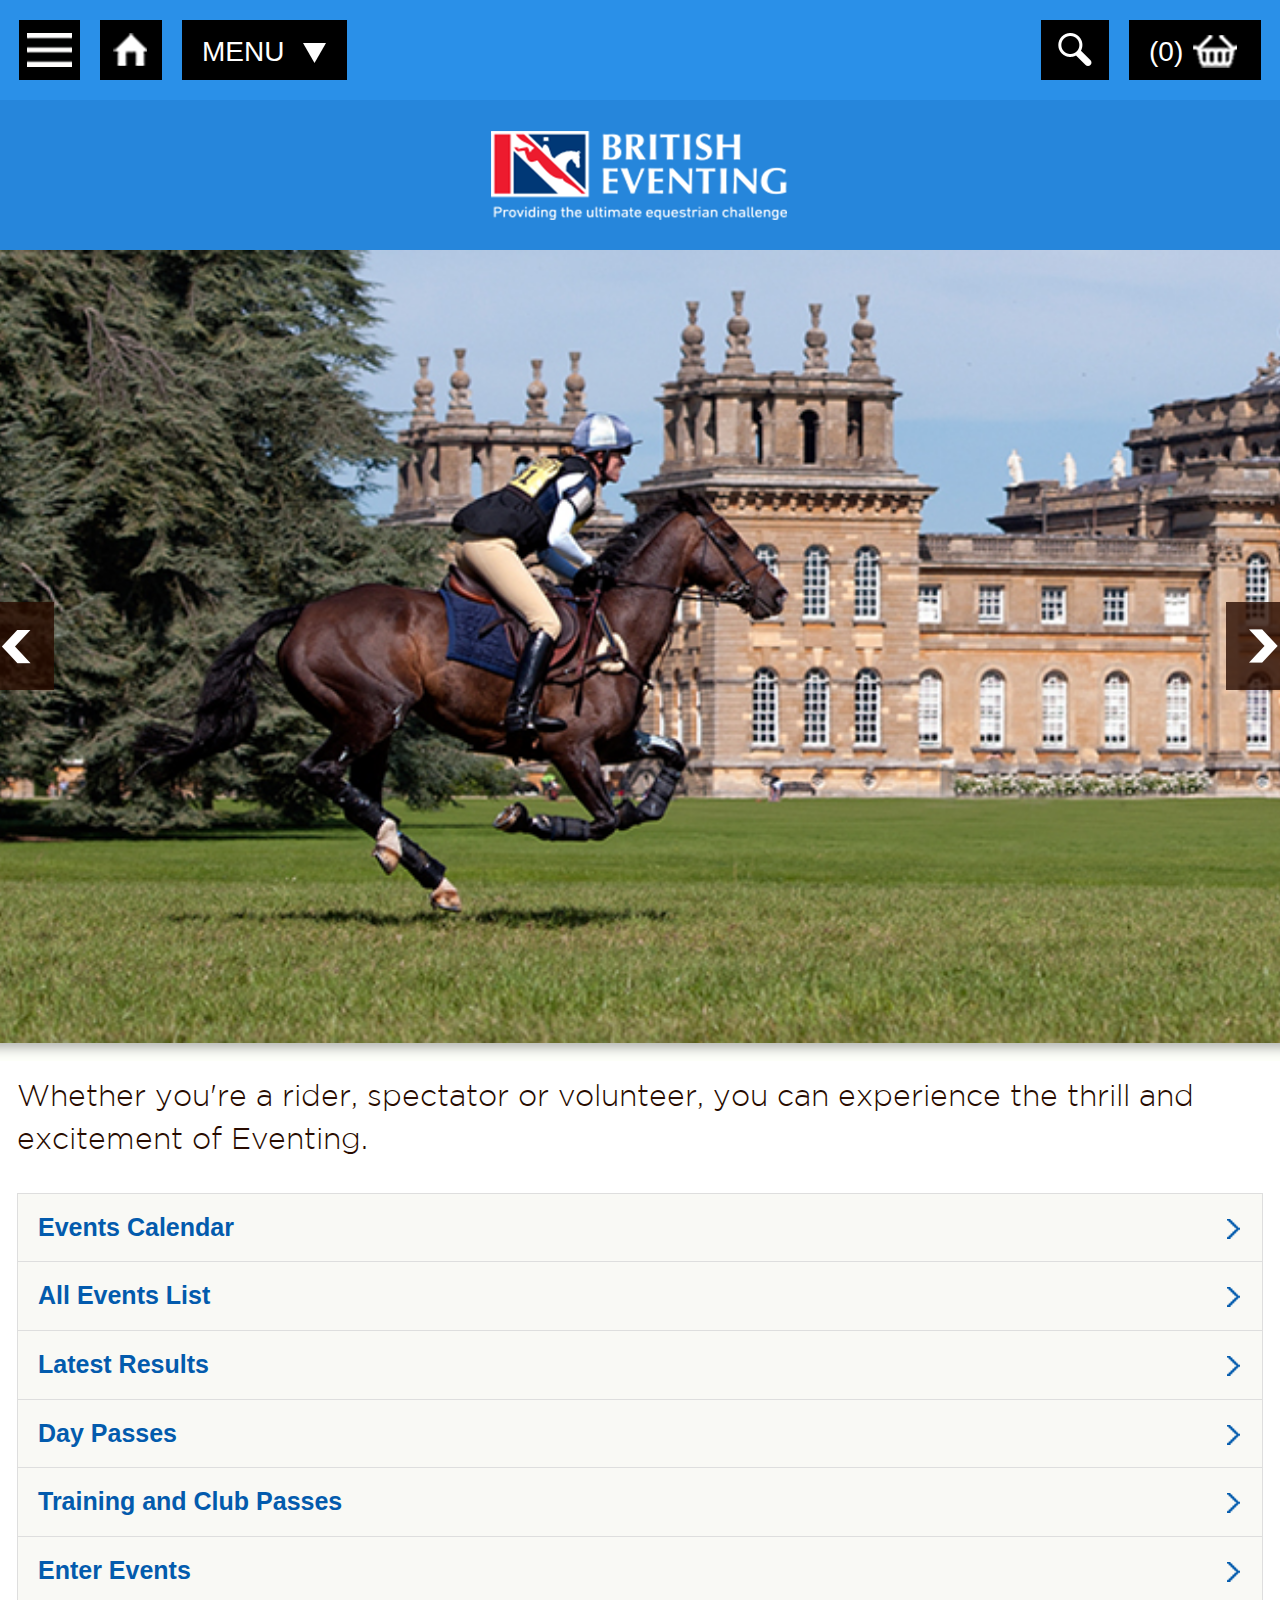
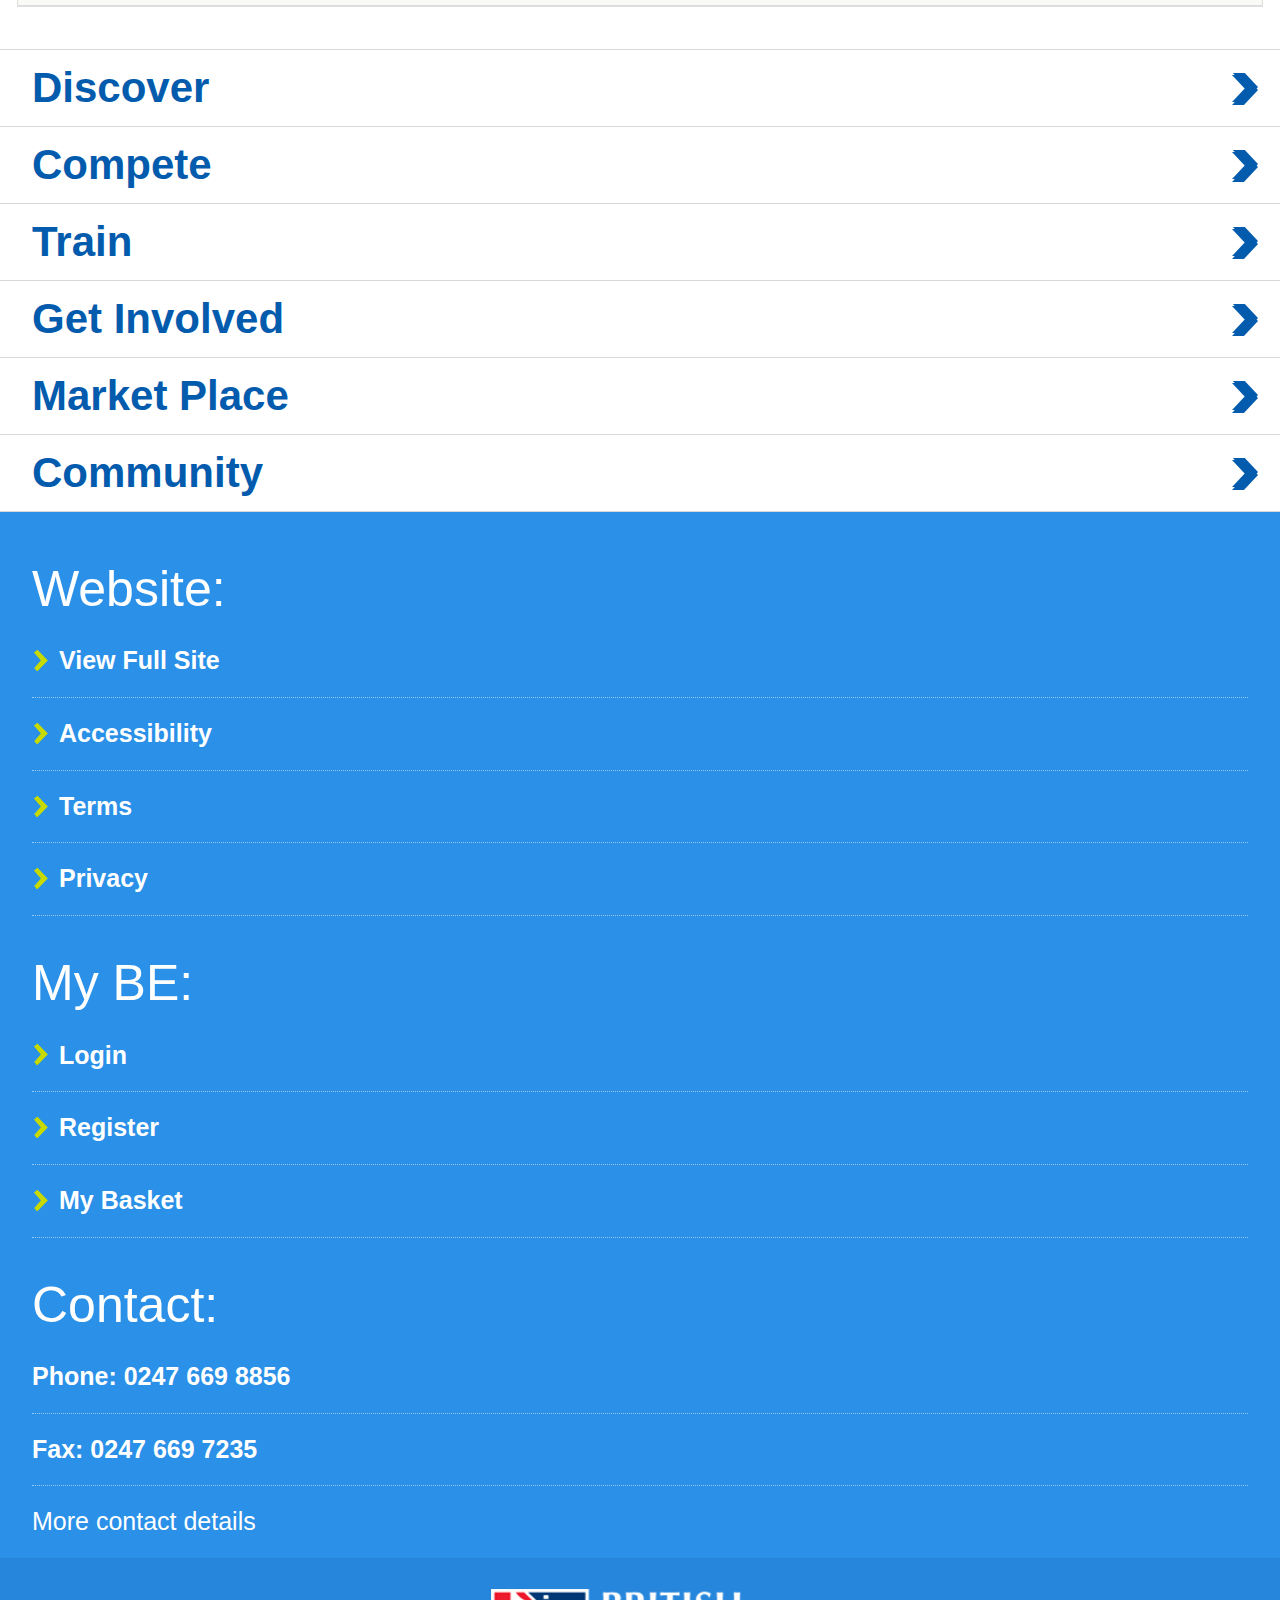
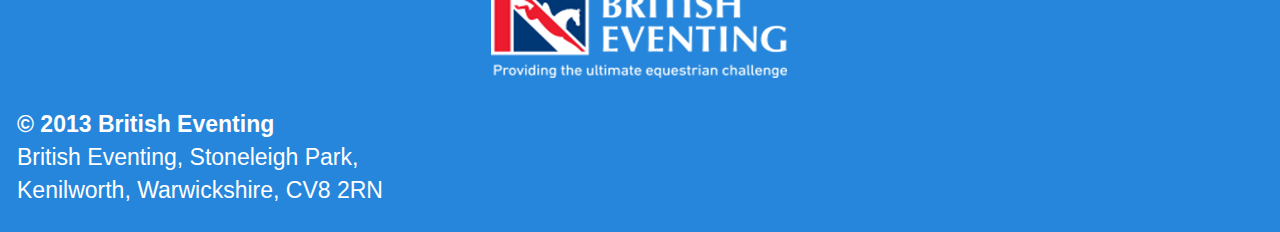
==== index_2.html @ 3a452f3c "header navigation fix" ====
<!DOCTYPE html>
<html lang="en">
	<head>
		<meta name="viewport" content="width=device-width, initial-scale=1.0">
		<link rel="stylesheet" type="text/css" href="css/bootstrap.css">
		<link rel="stylesheet" type="text/css" href="css/main.css">
		<script src="js/jquery-2.0.3.min.js"></script>
		<!--<script src="js/bootstrap.js"></script>-->
	</head>

	<body>
		<div class="be_640"> <!-- temp width wrapper -->
			<div class="british_eventing_wrapper">
				<div class="header">
					<div class="navigation row">
						<div class="pull-left">
							<div class="more pull-left"><a href="#" class="nav_btn"><img src="images/more_l.png" /></a></div>
							<div class="home pull-left"><a href="#" class="nav_btn home"><img src="images/home.png" /></a></div>
							<div class="menu pull-left"><a href="#" class="nav_btn menu">MENU <img src="images/down_arrow_white.png" /></a></div>
						</div>
						<div class="pull-right">
							<div class="search pull-left"><a href="#" class="nav_btn search"><img src="images/search.png" /></a></div>
							<div class="shopping_cart pull-left"><a href="#" class="nav_btn shopping_cart">(0) <img src="images/shopping_cart.png" /></a></div>
						</div>
						<div class="clear"></div>
					</div>

					<div class="logo row">
						<div class="col-12"><img src="images/british_eventing_logo.png" /></div>
					</div>
					<div class="slider row">
						<a href="#" onclick="slide_left();" class="slide_l"></a>
						<a href="#" onclick="slide_right();" class="slide_r"></a>
						<img src="images/be_slide1.jpg" />
					</div>
					
				</div><!-- header -->
				<div class="row compete_wrapper font-gothamlight">
					Whether you're a rider, spectator or volunteer, you can experience the thrill and excitement of Eventing.
				</div>
				<div class="row padded32">
					<ul class="events_list">
						<li><a href="#">Events Calendar<img src="images/arrow_r_light.png" /></a></li>
						<li><a href="#">All Events List<img src="images/arrow_r_light.png" /></a></li>
						<li><a href="#">Latest Results<img src="images/arrow_r_light.png" /></a></li>
						<li><a href="#">Day Passes<img src="images/arrow_r_light.png" /></a></li>
						<li><a href="#">Training and Club Passes<img src="images/arrow_r_light.png" /></a></li>
						<li><a href="#">Enter Events<img src="images/arrow_r_light.png" /></a></li>
					</ul>
				</div>
			</div><!-- british_eventing_wrapper -->
			<ul class="quicklinks">
				<li><a href="#">Discover <img src="images/arrow_r_blue.png" /></a></li>
				<li><a href="#">Compete <img src="images/arrow_r_blue.png" /></a></li>
				<li><a href="#">Train <img src="images/arrow_r_blue.png" /></a></li>
				<li><a href="#">Get Involved <img src="images/arrow_r_blue.png" /></a></li>
				<li><a href="#">Market Place <img src="images/arrow_r_blue.png" /></a></li>
				<li><a href="#">Community <img src="images/arrow_r_blue.png" /></a></li>
			</ul>
			<div class="clear"></div>
			<div class="other_links">
				Website:
				<ul class="website_links">
					<li><a href="#"><img src="images/arrow_r_green.png" />View Full Site</a></li>
					<li><a href="#"><img src="images/arrow_r_green.png" />Accessibility</a></li>
					<li><a href="#"><img src="images/arrow_r_green.png" />Terms</a></li>
					<li><a href="#"><img src="images/arrow_r_green.png" />Privacy</a></li>
				</ul>
				<div class="clear" style="margin-bottom:32px;"></div>
				My BE:
				<ul class="website_links">
					<li><a href="#"><img src="images/arrow_r_green.png" />Login</a></li>
					<li><a href="#"><img src="images/arrow_r_green.png" />Register</a></li>
					<li><a href="#"><img src="images/arrow_r_green.png" />My Basket</a></li>
				</ul>
				<div class="clear" style="margin-bottom:32px;"></div>
				Contact:
				<ul class="website_links contact_links">
					<li class="font-bold">Phone: 0247 669 8856</li>
					<li class="font-bold">Fax: 0247 669 7235</li>
					<li><a href="#">More contact details</a></li>
				</ul>
			</div>
			<div class="footer">
				<div class="logo row">
					<img src="images/british_eventing_logo.png" />
				</div>
				<div class="details">
					<div class="font-bold row">&copy; 2013 British Eventing</div>
					<div class="row">British Eventing, Stoneleigh Park,</div>
					<div class="row">Kenilworth, Warwickshire, CV8 2RN</div>
				</div>
			</div>
		</div>
	</body>
</html>
---- css/main.css ----
/* LAYOUT */
@font-face{
		font-family: 'gothambookregular';
	    src: url('../fonts/gothambook-webfont.eot');
	    src: url('../fonts/gothambook-webfont.eot?#iefix') format('embedded-opentype'),
	         url('../fonts/gothambook-webfont.woff') format('woff'),
	         url('../fonts/gothambook-webfont.ttf') format('truetype'),
	         url('../fonts/gothambook-webfont.svg#gothambookregular') format('svg');
	    font-weight: normal;
	    font-style: normal;
}
@font-face{
		font-family: 'gothamlightregular';
	    src: url('../fonts/gothamlight-webfont.eot');
	    src: url('../fonts/gothamlight-webfont.eot?#iefix') format('embedded-opentype'),
	         url('../fonts/gothamlight-webfont.woff') format('woff'),
	         url('../fonts/gothamlight-webfont.ttf') format('truetype'),
	         url('../fonts/gothamlight-webfont.svg#gothamlightregular') format('svg');
	    font-weight: normal;
	    font-style: normal;
}
body{
	background: #fff;
	font-family: Arial;
	color: #280b00;
}
.be_640{
	min-width: 640px;
}
.clear{
	clear: both;
}
.padded32{padding:32px;}
.font-bold{font-weight: bold;}
.font-gotham{font-family: 'gothambookregular';}
.font-gothamlight{font-family: 'gothamlightregular';}
.blue_button{
	background-color: #2686db;
	text-align: center;
	font-size: 24px;
	color:#fff;
	font-weight: normal;
	padding: 10px 0px;
	margin-bottom: 5px;
}
.blue_button a{
	color: #fff;
	display: block;
	height: 100%;
	width: 100%;
}
.blue_button a:hover{
	text-decoration: none;
}
.header .navigation{
	background: #2a90e8;
	padding: 20px 0;
}
.navigation .more{
	margin-right: 20px;
}
.navigation .home{
	margin-right: 10px;
}
.navigation .search{
	margin-right: 10px;
}
.header .logo{
	background: #2686db;
}
.header .compete_menu{
	padding-top: 4px;
	background: url('../images/compete_shadow.png') repeat-x;
	color:#fff;
	font-size: 45px;
}
.header .compete_menu a{
	color: #FFF;
}
.header .compete_menu a:hover{
	text-decoration: none;
}
.header .compete_menu .more_list{
	margin-bottom: 6px;
}
.header .navigation, .header .logo, .header .compete_menu{
	padding-left:  34px;
	padding-right:  34px;
}
.navigation .nav_btn{
	background-color: #000;
	border-radius: 0px;
	display: block;
	float: left;
	padding:12px 7px;
}
.navigation .nav_btn.home{
	padding-left: 12px;
	padding-right: 12px;
}
.navigation .nav_btn.menu, .navigation .nav_btn.shopping_cart{
	font-size: 28px;
	color:#fff;
	padding: 12px 20px 8px 20px;	
}
.navigation .nav_btn.menu{
	min-width: 165px;
}
.navigation .nav_btn.shopping_cart{
	min-width: 132px;
}
.navigation .nav_btn.menu:hover, .navigation .nav_btn.shopping_cart:hover{
	text-decoration: none;
}
.navigation .nav_btn.menu img{
	float: right;
	margin-top: 10px;
	margin-left: 10px;
}
.navigation .nav_btn.shopping_cart img{
	margin-top: -3px;
}
.navigation .nav_btn.search{
	padding-left: 15px;
	padding-right: 15px;
}
.header .logo, .footer .logo{
	padding: 25px 0px;
	text-align: center;
}

ul.quicklinks{
	list-style: none;
	padding: 0px;
	margin: 0px;
	border-top: 1px solid #dbd7d8;
}
ul.quicklinks li{
	border-bottom: 1px solid #dbd7d8;
	padding:8px 20px 8px 32px;
	font-size: 42px;
	font-weight: bold;
	color: #035bad;
}
ul.quicklinks li a{
	color: #035bad;	
	display: block;
}
ul.quicklinks li a img{
	float: right;
	margin-top: 15px;
}
.other_links{
	background: #2a90e8;
	padding-top: 42px;
	padding-left: 32px;
	font-size: 50px;
	color:#ffffff;
}
.other_links ul.website_links{
	list-style: none;
	padding-left: 0px;
	padding-right: 32px;
}
.other_links ul.website_links li{
	border-bottom: 1px dotted #95c8f4;
	padding-bottom: 18px;
	padding-top: 18px;
}
.other_links ul.website_links li img{
	margin-right: 10px;
	margin-top: -5px;
}
.other_links ul.website_links a{
	color: #ffffff;
	font-size: 25px;
	font-weight: bold;
	display: block;
}
.other_links ul.contact_links, .other_links ul.contact_links a{
	font-size: 25px;
	display: block;
	color: #ffffff;
	font-weight: normal;
}
.footer{
	background: #2686db;
	margin-top: -11px;
	padding-bottom: 25px;
}
.footer .details{
	font-size: 23px;
	color: #FFFFFF;
	padding-left: 32px;
}

/* INDEX 1 */
.single_event_wrapper{
	padding: 22px 32px;
}
.single_event_wrapper .back{
	font-size: 24px;
	color: #035bad;	
}
.single_event_wrapper .event_name{
	margin-top: 12px;
	font-size: 35px;
	color:#280b00;
	background: url('../images/single_event_lbl_fill.png') repeat-x;
	float: left;
	height: 58px;
	padding: 6px 12px 2px 12px;
}
.single_event_wrapper .event_name_r{
	float: left;
	width: 60px;
	height: 58px;
	background: url('../images/single_event_lbl_r.png') no-repeat;
	margin-top: 12px;
}
.single_event_wrapper .event_short_desc{
	font-size: 24px;
}
.single_event_wrapper .event_short_desc img{
	margin-right: 9px;
}
.single_event_wrapper .event_short_desc .entries_open{
	margin-bottom: 10px;
}
.single_event_wrapper .event_short_desc .event_info{
	margin-top: 22px;
	line-height: 26px;
	padding-right: 14px;
}
.single_event_wrapper .sponsors .blue_button{
	max-width: 290px;
	float: right;
	width: 100%;
}
.single_event_wrapper .sponsored_by{
	font-weight: bold;
	font-size: 24px;
	color: #035bad;
	padding-left: 15px;
	padding-right: 15px;
	margin-top: 35px;
	max-width: 290px;
	float: right;
	width: 100%;
}
.single_event_wrapper .sponsored_by .sponsor_placeholder{
	margin-top: 20px;
	height: 150px;
	background: #ff0099;
}
.single_event_wrapper .event_information{
	margin-top: 30px;
	background: #f9f9f5;
	border: 1px solid #dedede;
	padding: 28px 20px;
	font-size: 24px;
	line-height: 26px;
	position: relative;
	overflow: hidden;
}
.event_information .event_info_btn{
	max-width: 347px;
	text-align: left;
	padding:14px 15px 10px 15px;
	font-weight: normal;
}
.event_information .event_info_btn img{
	width: 20px;
	float: right;
	margin-top: 5px;
}
.event_information hr{
	border-bottom: 1px solid #dedede;
	width: 120%;
	margin-left: -20px;
	margin-top: 45px;
	margin-bottom: 25px;
}
.event_information .event_title, .event_information .course_title, .event_information .classes_title{
	font-size: 30px;
	color: #035bad;
	font-weight: bold;
	margin-bottom: 20px;
}
.event_information .location .part{
	margin-bottom: 25px;
}
.event_information .location .part .contact_organiser, .event_information .more_course_desc, .event_information .more_from_fees{
	margin-top: 15px;
	margin-bottom: 25px;
	float: left;
	font-size: 24px;
	color: #035bad;
}
.event_information .more_from_fees{
	margin-bottom: 0px;
}
.event_information p{
	margin-bottom: 18px;
}
.social_networks{
	margin-top: 20px;
	margin-bottom: 48px;
}
.social_networks .twitter{
	float: left;
	font-size: 24px;
	font-weight: bold;
	color: #035bad;
}
.social_networks .facebook{ 
	float: right;
	font-size: 24px;
	font-weight: bold;
	color: #035bad;
}

/* INDEX 2 */
.slider{
	position:relative;
}
.slider img{width: 100%;}
.slide_l{
	position: absolute;
	width:69px;
	height:88px;
	background: url('../images/slide_l.png') no-repeat;
	top:50%;
	left: 0px;
	margin-top: -44px;
}
.slide_r{
	position: absolute;
	width:69px;
	height:88px;
	background: url('../images/slide_r.png') no-repeat;
	top:50%;
	right: 0px;
	margin-top: -44px;
}
.compete_wrapper{
	padding:32px 32px 0px 32px;
	background: url('../images/compete_shadow2.png') repeat-x;
	font-size: 30px;
}
ul.events_list{
	list-style: none;
	padding-left: 0px;
	background-color: #f9f9f5;
	border: 1px solid #dedede;
}
ul.events_list li{
	font-size: 25px;
	font-weight: bold;
	padding:16px 20px;
	border-bottom: 1px solid #dedede;
}
ul.events_list li a{
	color: #035bad;
}
ul.events_list li img{
	float: right;
	margin-top: 8px;
}
@media (max-width: 768px){
	.col-3, .col-2{padding-left: 0px;}
	.navigation .col-3.menu{margin-left: -20px;margin-right: 35px;}
	.navigation .col-3.shopping_cart{margin-left: -15px;}
	.navigation .col-2.search{margin-right: -15px;}

}
@media (max-width: 643px){
	.single_event_wrapper .event_name{font-size: 30px;padding:10px 12px 0px 12px;}
}
@media (max-width: 576px){
	.single_event_wrapper .event_name{font-size: 28px;}
}
@media (max-width: 540px){
	.single_event_wrapper .event_name{font-size: 25px;padding:13px 12px 0px 12px;}
}
@media (max-width: 515px){
	.single_event_wrapper .event_name{font-size: 19px;}
}
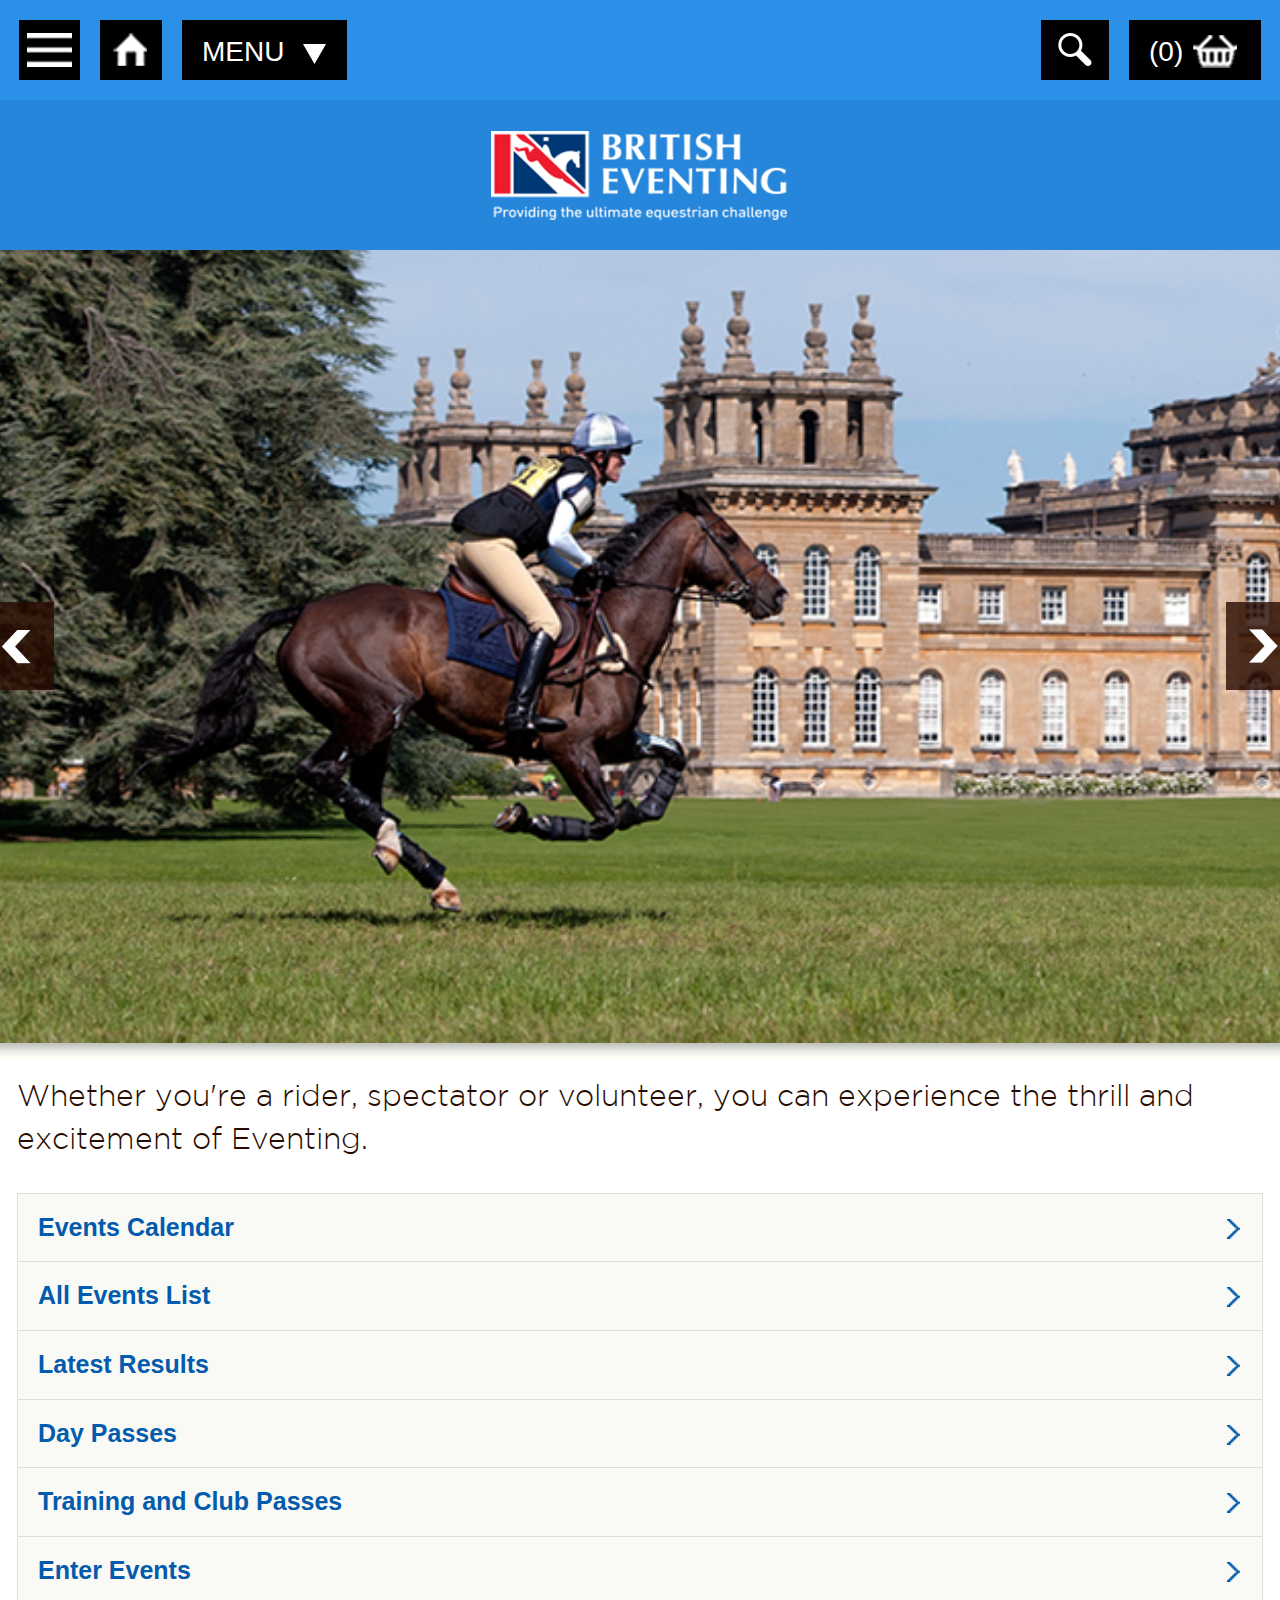
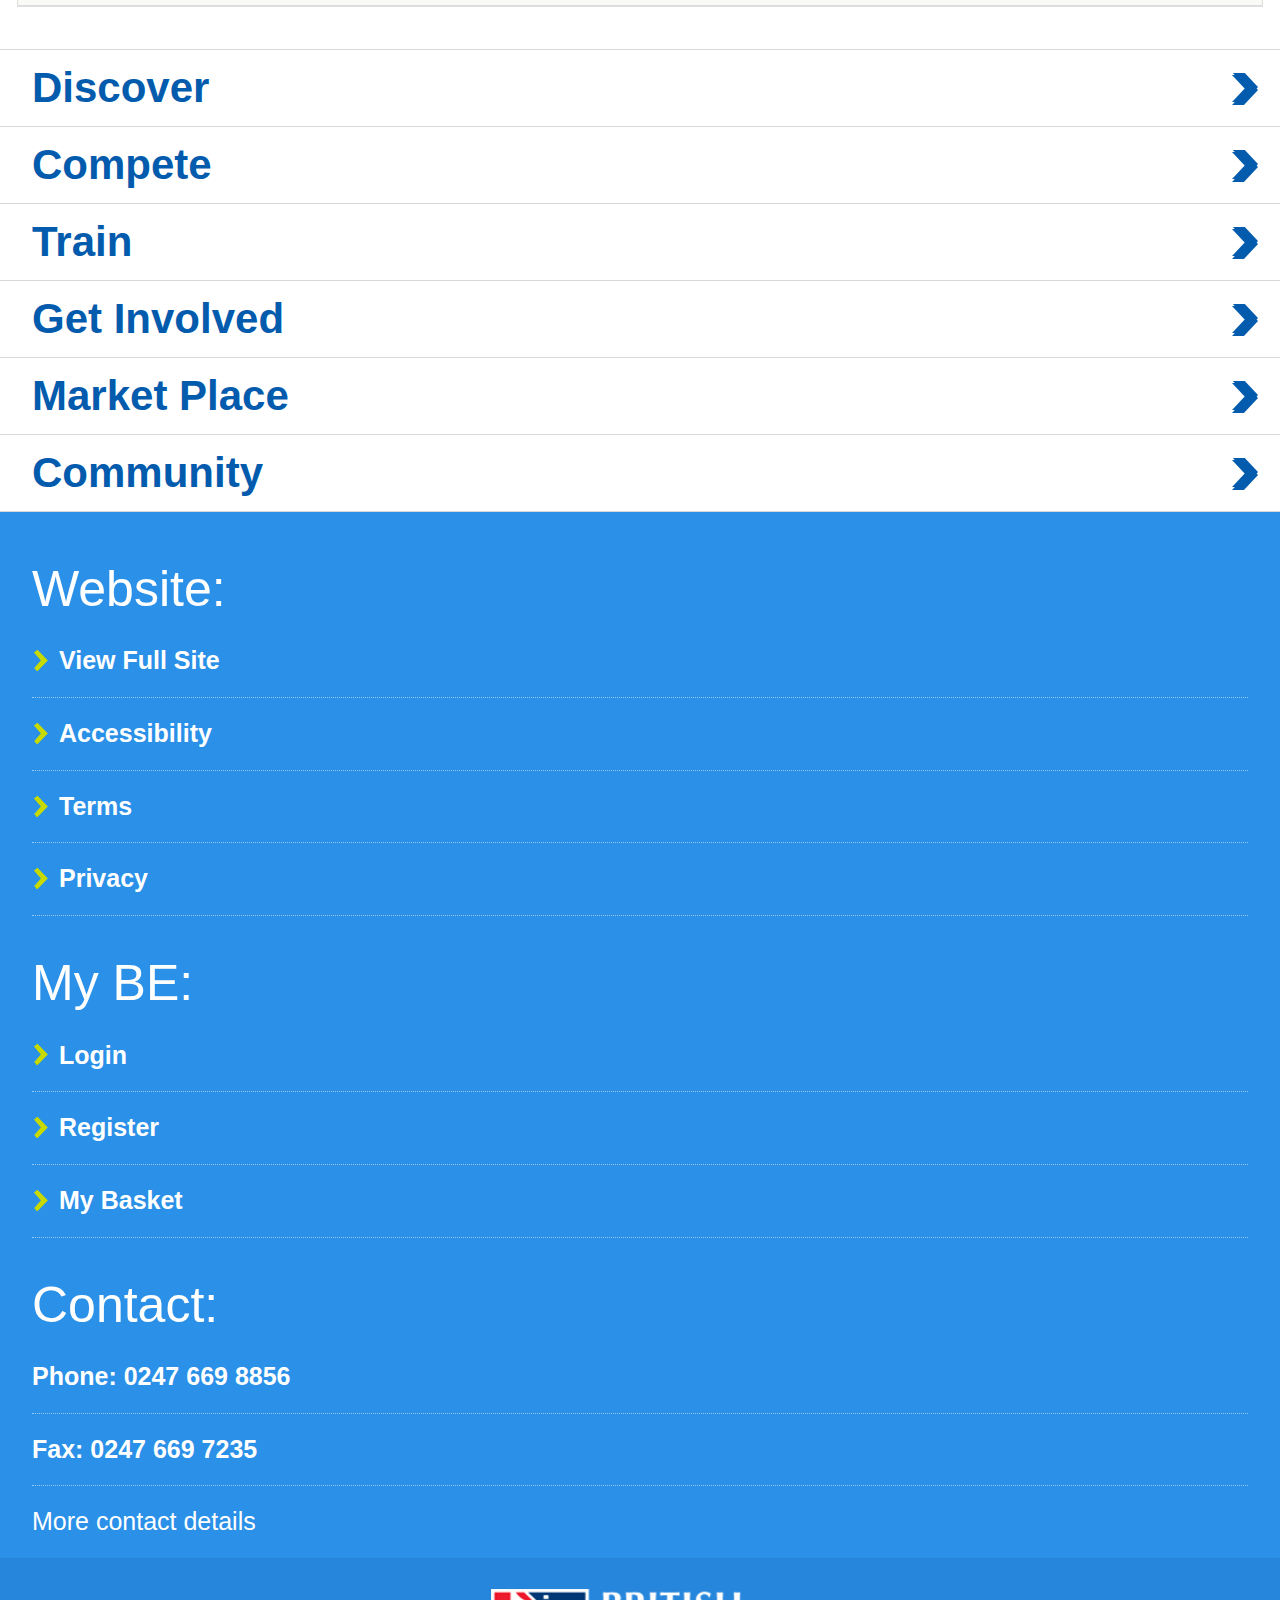
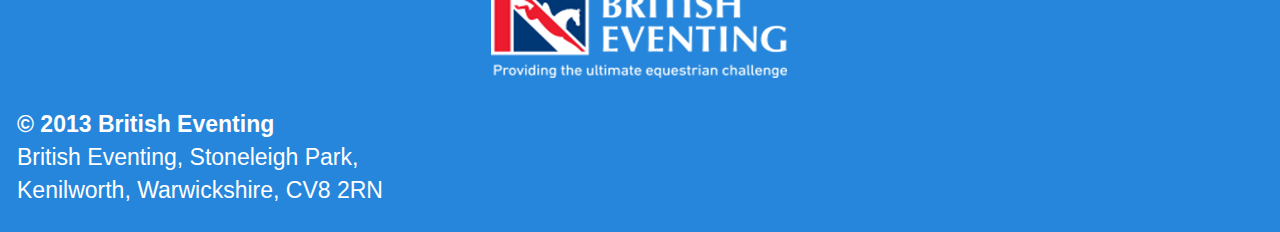
==== commit f801eeae: "navigation fixes" ====
--- a/index_2.html
+++ b/index_2.html
@@ -1,7 +1,8 @@
 <!DOCTYPE html>
 <html lang="en">
 	<head>
-		<meta name="viewport" content="width=device-width, initial-scale=1.0">
+		<meta name="viewport" content="width=device-width; initial-scale=1.0; maximum-scale=1.0; minimum-scale=1.0; user-scalable=0;" />
+		<meta name="apple-mobile-web-app-capable" content="yes" />
 		<link rel="stylesheet" type="text/css" href="css/bootstrap.css">
 		<link rel="stylesheet" type="text/css" href="css/main.css">
 		<script src="js/jquery-2.0.3.min.js"></script>
@@ -16,7 +17,7 @@
 						<div class="pull-left">
 							<div class="more pull-left"><a href="#" class="nav_btn"><img src="images/more_l.png" /></a></div>
 							<div class="home pull-left"><a href="#" class="nav_btn home"><img src="images/home.png" /></a></div>
-							<div class="menu pull-left"><a href="#" class="nav_btn menu">MENU <img src="images/down_arrow_white.png" /></a></div>
+							<div class="menu pull-left"><a href="#" class="nav_btn menu"><span class="hide_on_small">MENU</span> <img src="images/down_arrow_white.png" /></a></div>
 						</div>
 						<div class="pull-right">
 							<div class="search pull-left"><a href="#" class="nav_btn search"><img src="images/search.png" /></a></div>
--- a/css/main.css
+++ b/css/main.css
@@ -25,7 +25,8 @@
 	color: #280b00;
 }
 .be_640{
-	min-width: 640px;
+	/*min-width: 640px;*/
+	width: 100%;
 }
 .clear{
 	clear: both;
@@ -104,7 +105,7 @@
 	padding: 12px 20px 8px 20px;	
 }
 .navigation .nav_btn.menu{
-	min-width: 165px;
+	height: 60px;
 }
 .navigation .nav_btn.shopping_cart{
 	min-width: 132px;
@@ -113,8 +114,6 @@
 	text-decoration: none;
 }
 .navigation .nav_btn.menu img{
-	float: right;
-	margin-top: 10px;
 	margin-left: 10px;
 }
 .navigation .nav_btn.shopping_cart img{
@@ -377,12 +376,22 @@
 @media (max-width: 643px){
 	.single_event_wrapper .event_name{font-size: 30px;padding:10px 12px 0px 12px;}
 }
+@media (max-width: 615px){
+	.navigation .more, .navigation .home, .navigation .search{margin-right: 0px;}	
+}
 @media (max-width: 576px){
 	.single_event_wrapper .event_name{font-size: 28px;}
 }
+@media (max-width: 556px){
+	.navigation.row{padding-left: 0px;padding-right: 0px;}
+}
 @media (max-width: 540px){
 	.single_event_wrapper .event_name{font-size: 25px;padding:13px 12px 0px 12px;}
 }
 @media (max-width: 515px){
 	.single_event_wrapper .event_name{font-size: 19px;}
-}+}
+@media (max-width: 488px){
+	.hide_on_small{display: none;}
+	.single_event_wrapper .event_name{font-size: 17px;padding:18px 12px 0px 12px;}
+}
